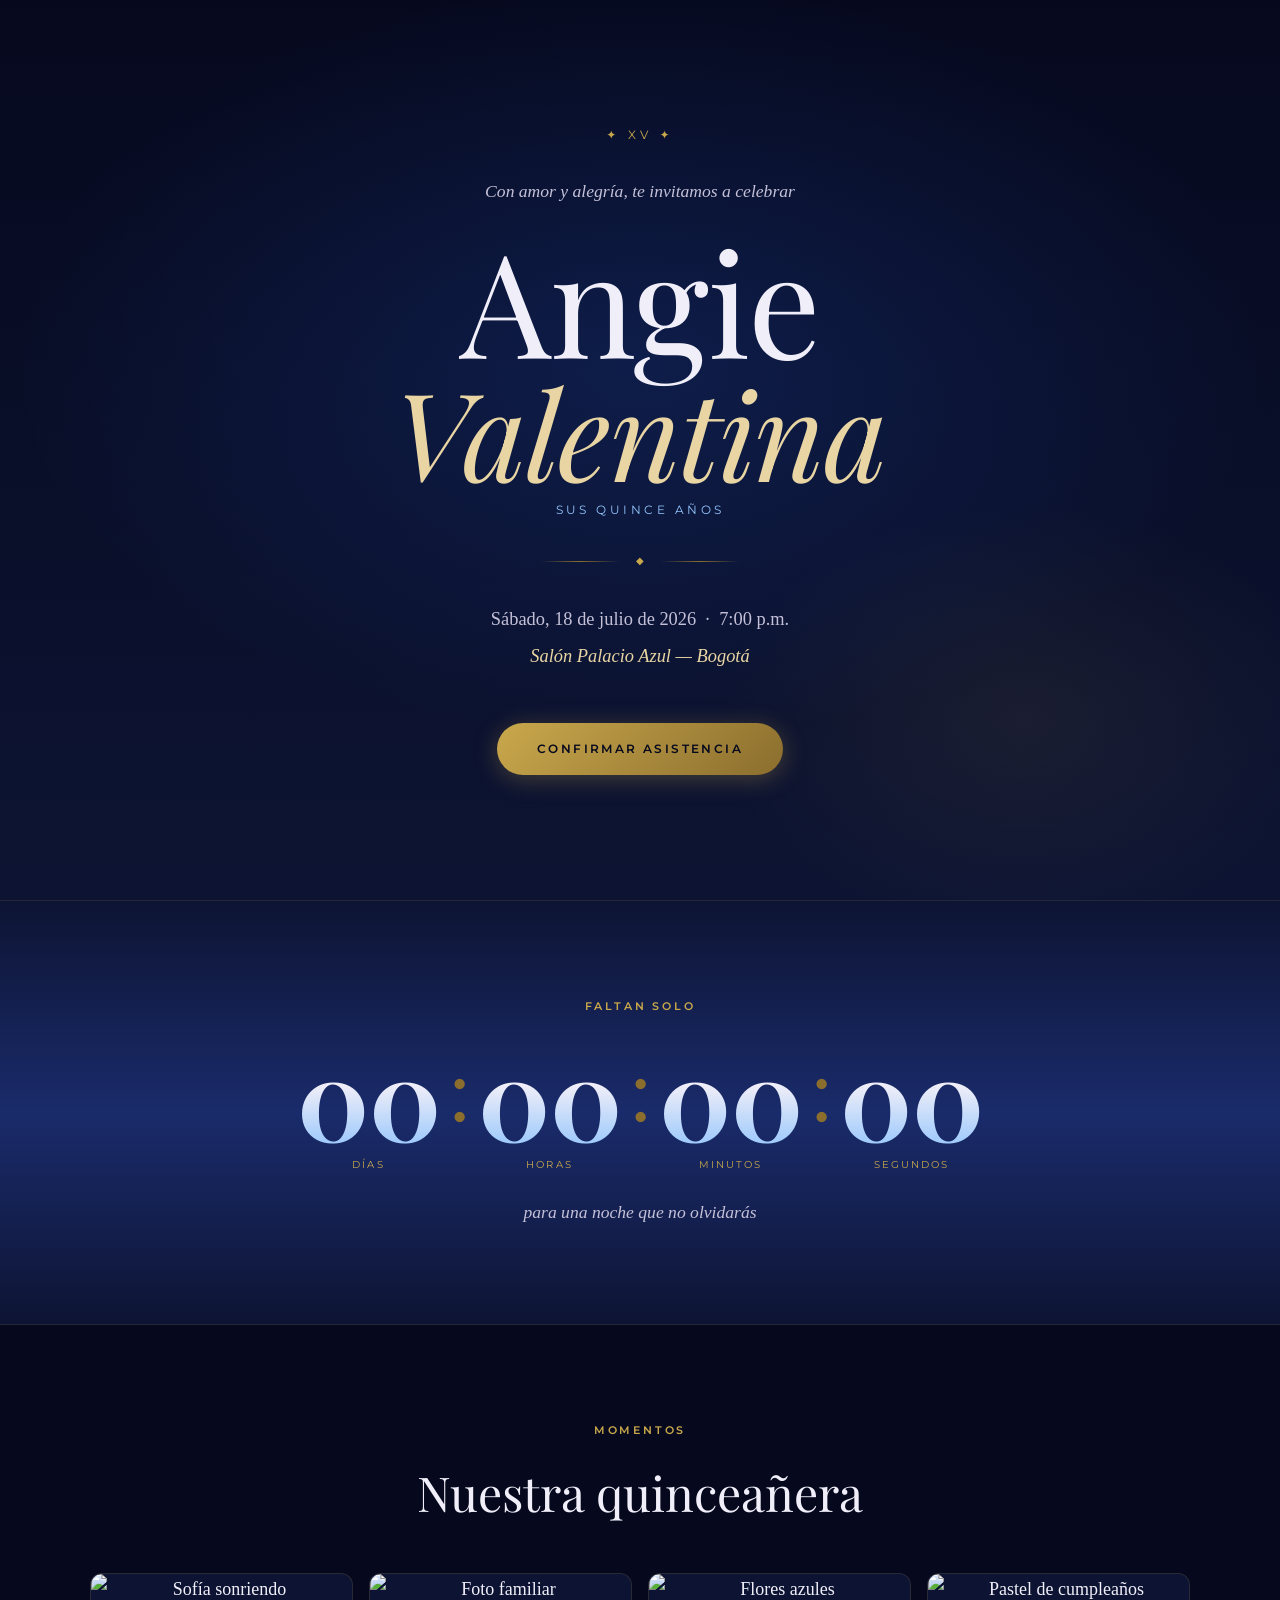
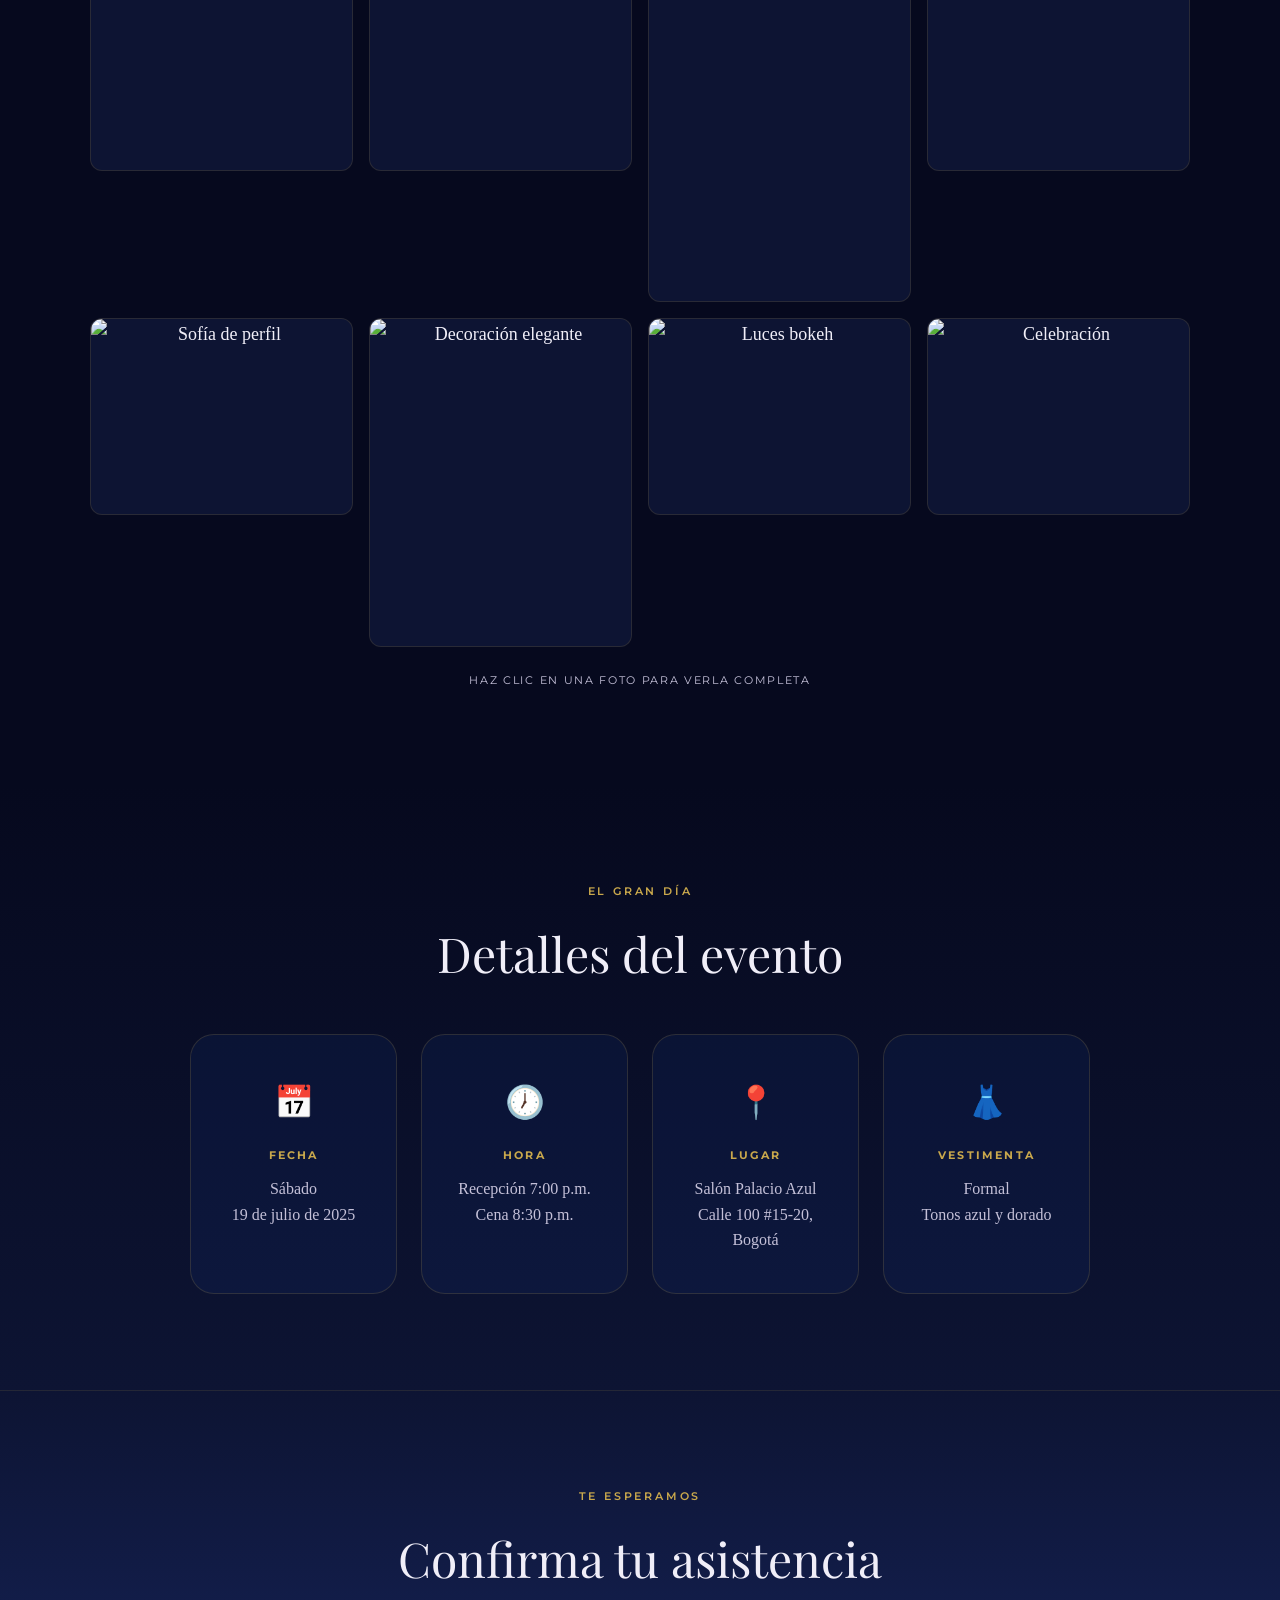
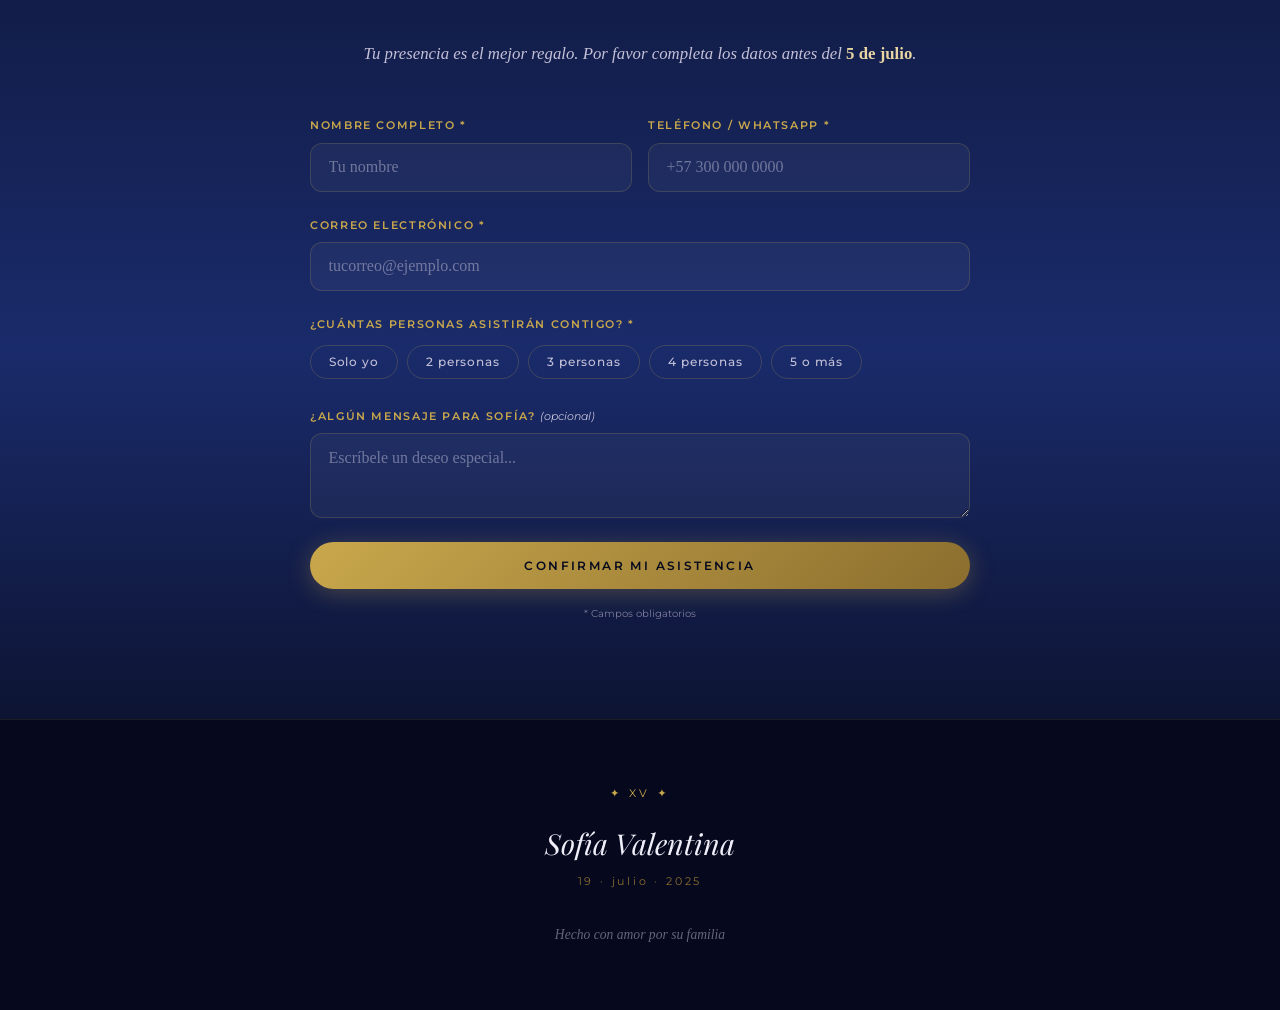
==== index.html @ dd26879c "Add files via upload" ====
<!DOCTYPE html>
<html lang="es">
<head>
  <meta charset="UTF-8" />
  <meta name="viewport" content="width=device-width, initial-scale=1.0" />
  <title>XV Años — Valentina</title>
  <link rel="preconnect" href="https://fonts.googleapis.com" />
  <link rel="preconnect" href="https://fonts.gstatic.com" crossorigin />
  <link href="https://fonts.googleapis.com/css2?family=Playfair+Display:ital,wght@0,400;0,700;1,400;1,600&family=Cormorant+Garant:ital,wght@0,300;0,400;1,300;1,400&family=Montserrat:wght@300;400;500;600&display=swap" rel="stylesheet" />
  <link rel="stylesheet" href="css/style.css" />
</head>
<body>

  <!-- ✦ Canvas de partículas ✦ -->
  <canvas id="starfield"></canvas>

  <!-- ===== HERO ===== -->
  <section class="hero" id="inicio">
    <div class="hero__crown">✦ XV ✦</div>
    <p class="hero__eyebrow">Con amor y alegría, te invitamos a celebrar</p>
    <h1 class="hero__name">Angie<br><em>Valentina</em></h1>
    <p class="hero__date-label">Sus quince años</p>
    <div class="hero__divider">
      <span></span><span class="hero__diamond">◆</span><span></span>
    </div>
    <p class="hero__event-info">
      Sábado, 18 de julio de 2026 &nbsp;·&nbsp; 7:00 p.m.<br>
      <span class="hero__venue">Salón Palacio Azul — Bogotá</span>
    </p>
    <a href="#confirmar" class="btn btn--primary">Confirmar asistencia</a>
  </section>

  <!-- ===== CUENTA REGRESIVA ===== -->
  <section class="countdown-section" id="cuenta">
    <p class="section-eyebrow">Faltan solo</p>
    <div class="countdown" id="countdown">
      <div class="countdown__unit">
        <span class="countdown__num" id="cd-days">--</span>
        <span class="countdown__label">Días</span>
      </div>
      <span class="countdown__sep">:</span>
      <div class="countdown__unit">
        <span class="countdown__num" id="cd-hours">--</span>
        <span class="countdown__label">Horas</span>
      </div>
      <span class="countdown__sep">:</span>
      <div class="countdown__unit">
        <span class="countdown__num" id="cd-minutes">--</span>
        <span class="countdown__label">Minutos</span>
      </div>
      <span class="countdown__sep">:</span>
      <div class="countdown__unit">
        <span class="countdown__num" id="cd-seconds">--</span>
        <span class="countdown__label">Segundos</span>
      </div>
    </div>
    <p class="countdown__subtitle">para una noche que no olvidarás</p>
  </section>

  <!-- ===== GALERÍA ===== -->
  <section class="gallery-section" id="galeria">
    <p class="section-eyebrow">Momentos</p>
    <h2 class="section-title">Nuestra quinceañera</h2>
    <div class="gallery" id="gallery">
      <!-- Las fotos se insertan desde gallery-data.js -->
    </div>
    <p class="gallery__hint">Haz clic en una foto para verla completa</p>

    <!-- Lightbox -->
    <div class="lightbox" id="lightbox" role="dialog" aria-modal="true" aria-label="Vista de foto">
      <button class="lightbox__close" id="lb-close" aria-label="Cerrar">✕</button>
      <button class="lightbox__nav lightbox__nav--prev" id="lb-prev" aria-label="Anterior">‹</button>
      <img class="lightbox__img" id="lb-img" src="" alt="" />
      <button class="lightbox__nav lightbox__nav--next" id="lb-next" aria-label="Siguiente">›</button>
    </div>
  </section>

  <!-- ===== DETALLES DEL EVENTO ===== -->
  <section class="details-section" id="detalles">
    <p class="section-eyebrow">El gran día</p>
    <h2 class="section-title">Detalles del evento</h2>
    <div class="details-grid">
      <div class="detail-card">
        <div class="detail-card__icon">📅</div>
        <h3>Fecha</h3>
        <p>Sábado<br>19 de julio de 2025</p>
      </div>
      <div class="detail-card">
        <div class="detail-card__icon">🕖</div>
        <h3>Hora</h3>
        <p>Recepción 7:00 p.m.<br>Cena 8:30 p.m.</p>
      </div>
      <div class="detail-card">
        <div class="detail-card__icon">📍</div>
        <h3>Lugar</h3>
        <p>Salón Palacio Azul<br>Calle 100 #15-20, Bogotá</p>
      </div>
      <div class="detail-card">
        <div class="detail-card__icon">👗</div>
        <h3>Vestimenta</h3>
        <p>Formal<br>Tonos azul y dorado</p>
      </div>
    </div>
  </section>

  <!-- ===== FORMULARIO RSVP ===== -->
  <section class="rsvp-section" id="confirmar">
    <div class="rsvp-inner">
      <p class="section-eyebrow">Te esperamos</p>
      <h2 class="section-title">Confirma tu asistencia</h2>
      <p class="rsvp-intro">
        Tu presencia es el mejor regalo. Por favor completa los datos antes del <strong>5 de julio</strong>.
      </p>

      <div id="rsvp-success" class="rsvp-success hidden">
        <div class="rsvp-success__icon">✦</div>
        <h3>¡Gracias, <span id="success-name"></span>!</h3>
        <p>Tu confirmación ha sido recibida. ¡Nos vemos en la fiesta!</p>
      </div>

      <form class="rsvp-form" id="rsvp-form" novalidate>
        <div class="form-row">
          <div class="form-group">
            <label for="f-name">Nombre completo <span aria-hidden="true">*</span></label>
            <input type="text" id="f-name" name="nombre" placeholder="Tu nombre" required />
          </div>
          <div class="form-group">
            <label for="f-phone">Teléfono / WhatsApp <span aria-hidden="true">*</span></label>
            <input type="tel" id="f-phone" name="telefono" placeholder="+57 300 000 0000" required />
          </div>
        </div>
        <div class="form-group">
          <label for="f-email">Correo electrónico <span aria-hidden="true">*</span></label>
          <input type="email" id="f-email" name="email" placeholder="tucorreo@ejemplo.com" required />
        </div>
        <div class="form-group">
          <label for="f-guests">¿Cuántas personas asistirán contigo? <span aria-hidden="true">*</span></label>
          <div class="guest-selector" id="guest-selector">
            <button type="button" class="guest-btn" data-val="1">Solo yo</button>
            <button type="button" class="guest-btn" data-val="2">2 personas</button>
            <button type="button" class="guest-btn" data-val="3">3 personas</button>
            <button type="button" class="guest-btn" data-val="4">4 personas</button>
            <button type="button" class="guest-btn" data-val="5+">5 o más</button>
          </div>
          <input type="hidden" id="f-guests" name="asistentes" required />
        </div>
        <div class="form-group">
          <label for="f-message">¿Algún mensaje para Sofía? <span class="optional">(opcional)</span></label>
          <textarea id="f-message" name="mensaje" rows="3" placeholder="Escríbele un deseo especial..."></textarea>
        </div>
        <button type="submit" class="btn btn--primary btn--full" id="rsvp-submit">
          <span class="btn-text">Confirmar mi asistencia</span>
          <span class="btn-loader hidden">Enviando…</span>
        </button>
        <p class="form-note">* Campos obligatorios</p>
      </form>
    </div>
  </section>

  <!-- ===== FOOTER ===== -->
  <footer class="site-footer">
    <div class="footer__crown">✦ XV ✦</div>
    <p class="footer__name">Sofía Valentina</p>
    <p class="footer__tagline">19 · julio · 2025</p>
    <p class="footer__love">Hecho con amor por su familia</p>
  </footer>

  <script src="js/starfield.js"></script>
  <script src="js/gallery-data.js"></script>
  <script src="js/app.js"></script>
</body>
</html>
---- css/style.css ----
/* ============================================================
   SOFÍA VALENTINA — XV AÑOS
   Palette: Deep Navy / Royal Blue / Champagne Gold / Pearl
   ============================================================ */

/* ── Tokens ── */
:root {
  --navy:       #06091E;
  --navy-mid:   #0D1433;
  --blue-deep:  #1A2B6B;
  --blue-royal: #2563EB;
  --blue-light: #60A5FA;
  --blue-mist:  #93C5FD;
  --gold:       #C9A84C;
  --gold-light: #E8D5A3;
  --gold-dim:   #8B6E2E;
  --pearl:      #F0EEF8;
  --pearl-dim:  #C4C0D8;
  --white:      #FFFFFF;

  --ff-display: 'Playfair Display', Georgia, serif;
  --ff-body:    'Cormorant Garant', Georgia, serif;
  --ff-utility: 'Montserrat', system-ui, sans-serif;

  --radius: 12px;
  --radius-lg: 24px;
  --transition: 0.35s cubic-bezier(0.4, 0, 0.2, 1);
}

/* ── Reset ── */
*, *::before, *::after { box-sizing: border-box; margin: 0; padding: 0; }
html { scroll-behavior: smooth; }
body {
  background: var(--navy);
  color: var(--pearl);
  font-family: var(--ff-body);
  font-size: 18px;
  line-height: 1.7;
  overflow-x: hidden;
}
img { max-width: 100%; display: block; }
button { cursor: pointer; border: none; background: none; }
a { color: inherit; }

/* ── Canvas ── */
#starfield {
  position: fixed;
  inset: 0;
  z-index: 0;
  pointer-events: none;
}

/* ── Sections base ── */
section {
  position: relative;
  z-index: 1;
}

/* ── Shared typography helpers ── */
.section-eyebrow {
  font-family: var(--ff-utility);
  font-size: 0.7rem;
  font-weight: 600;
  letter-spacing: 0.25em;
  text-transform: uppercase;
  color: var(--gold);
  margin-bottom: 0.75rem;
}

.section-title {
  font-family: var(--ff-display);
  font-size: clamp(2rem, 4vw, 3rem);
  font-weight: 400;
  color: var(--pearl);
  margin-bottom: 2.5rem;
}

/* ============================================================
   HERO
   ============================================================ */
.hero {
  min-height: 100svh;
  display: flex;
  flex-direction: column;
  align-items: center;
  justify-content: center;
  text-align: center;
  padding: 4rem 1.5rem;
  background:
    radial-gradient(ellipse 70% 60% at 50% 40%, rgba(37,99,235,0.18) 0%, transparent 70%),
    radial-gradient(ellipse 40% 40% at 80% 80%, rgba(201,168,76,0.08) 0%, transparent 60%),
    linear-gradient(180deg, var(--navy) 0%, var(--navy-mid) 100%);
}

.hero__crown {
  font-family: var(--ff-utility);
  font-size: 0.75rem;
  letter-spacing: 0.35em;
  color: var(--gold);
  margin-bottom: 2rem;
  animation: fadeDown 1s ease both;
}

.hero__eyebrow {
  font-family: var(--ff-body);
  font-size: clamp(0.95rem, 2vw, 1.1rem);
  font-style: italic;
  color: var(--pearl-dim);
  margin-bottom: 1.25rem;
  animation: fadeDown 1s 0.15s ease both;
}

.hero__name {
  font-family: var(--ff-display);
  font-size: clamp(3.5rem, 12vw, 9rem);
  font-weight: 400;
  line-height: 1.0;
  color: var(--pearl);
  letter-spacing: -0.01em;
  margin-bottom: 0.5rem;
  animation: fadeDown 1s 0.3s ease both;
}
.hero__name em {
  display: block;
  font-style: italic;
  color: var(--gold-light);
  font-size: 0.85em;
}

.hero__date-label {
  font-family: var(--ff-utility);
  font-size: 0.72rem;
  letter-spacing: 0.3em;
  text-transform: uppercase;
  color: var(--blue-mist);
  margin-bottom: 2rem;
  animation: fadeDown 1s 0.45s ease both;
}

.hero__divider {
  display: flex;
  align-items: center;
  gap: 1rem;
  margin-bottom: 2rem;
  animation: fadeIn 1s 0.6s ease both;
}
.hero__divider span:not(.hero__diamond) {
  display: block;
  width: 80px;
  height: 1px;
  background: linear-gradient(90deg, transparent, var(--gold-dim), transparent);
}
.hero__diamond { color: var(--gold); font-size: 0.6rem; }

.hero__event-info {
  font-family: var(--ff-body);
  font-size: clamp(1rem, 2.5vw, 1.15rem);
  line-height: 2;
  color: var(--pearl-dim);
  margin-bottom: 3rem;
  animation: fadeIn 1s 0.75s ease both;
}
.hero__venue {
  color: var(--gold-light);
  font-style: italic;
}

/* ============================================================
   BUTTONS
   ============================================================ */
.btn {
  display: inline-flex;
  align-items: center;
  justify-content: center;
  gap: 0.5rem;
  font-family: var(--ff-utility);
  font-size: 0.75rem;
  font-weight: 600;
  letter-spacing: 0.2em;
  text-transform: uppercase;
  text-decoration: none;
  padding: 1rem 2.5rem;
  border-radius: 100px;
  transition: var(--transition);
}
.btn--primary {
  background: linear-gradient(135deg, var(--gold) 0%, var(--gold-dim) 100%);
  color: var(--navy);
  box-shadow: 0 4px 24px rgba(201,168,76,0.3);
  animation: fadeIn 1s 0.9s ease both;
}
.btn--primary:hover {
  transform: translateY(-2px);
  box-shadow: 0 8px 32px rgba(201,168,76,0.45);
  filter: brightness(1.08);
}
.btn--full { width: 100%; }

/* ============================================================
   COUNTDOWN
   ============================================================ */
.countdown-section {
  padding: 6rem 1.5rem;
  text-align: center;
  background: linear-gradient(180deg, var(--navy-mid) 0%, var(--blue-deep) 50%, var(--navy-mid) 100%);
  border-top: 1px solid rgba(201,168,76,0.12);
  border-bottom: 1px solid rgba(201,168,76,0.12);
}

.countdown {
  display: flex;
  align-items: flex-start;
  justify-content: center;
  gap: 0.5rem;
  flex-wrap: wrap;
  margin: 1.5rem auto 1.5rem;
}

.countdown__unit {
  display: flex;
  flex-direction: column;
  align-items: center;
  min-width: 90px;
}

.countdown__num {
  font-family: var(--ff-display);
  font-size: clamp(3.5rem, 10vw, 7rem);
  font-weight: 700;
  color: var(--pearl);
  line-height: 1;
  background: linear-gradient(180deg, var(--pearl) 40%, var(--blue-mist) 100%);
  -webkit-background-clip: text;
  -webkit-text-fill-color: transparent;
  background-clip: text;
  display: block;
}

.countdown__label {
  font-family: var(--ff-utility);
  font-size: 0.65rem;
  letter-spacing: 0.2em;
  text-transform: uppercase;
  color: var(--gold);
  margin-top: 0.25rem;
}

.countdown__sep {
  font-family: var(--ff-display);
  font-size: clamp(2.5rem, 7vw, 5rem);
  color: var(--gold-dim);
  line-height: 1.1;
  margin-top: 0.25rem;
}

.countdown__subtitle {
  font-family: var(--ff-body);
  font-style: italic;
  font-size: 1.1rem;
  color: var(--pearl-dim);
  margin-top: 0.5rem;
}

/* ============================================================
   GALLERY
   ============================================================ */
.gallery-section {
  padding: 6rem 1.5rem;
  text-align: center;
  background: var(--navy);
}

.gallery {
  display: grid;
  grid-template-columns: repeat(auto-fill, minmax(240px, 1fr));
  gap: 1rem;
  max-width: 1100px;
  margin: 0 auto 1.5rem;
}

.gallery__item {
  position: relative;
  overflow: hidden;
  border-radius: var(--radius);
  cursor: pointer;
  border: 1px solid rgba(201,168,76,0.15);
  aspect-ratio: 4/3;
  background: var(--navy-mid);
}
.gallery__item:nth-child(3n) { aspect-ratio: 4/5; }

.gallery__item img {
  width: 100%;
  height: 100%;
  object-fit: cover;
  transition: transform 0.5s ease;
}
.gallery__item:hover img { transform: scale(1.07); }

.gallery__overlay {
  position: absolute;
  inset: 0;
  background: linear-gradient(180deg, transparent 50%, rgba(6,9,30,0.7) 100%);
  opacity: 0;
  transition: opacity 0.35s ease;
  display: flex;
  align-items: flex-end;
  padding: 1rem;
}
.gallery__item:hover .gallery__overlay { opacity: 1; }

.gallery__hint {
  font-family: var(--ff-utility);
  font-size: 0.7rem;
  letter-spacing: 0.15em;
  color: var(--pearl-dim);
  text-transform: uppercase;
}

/* Lightbox */
.lightbox {
  position: fixed;
  inset: 0;
  z-index: 1000;
  background: rgba(6,9,30,0.97);
  display: flex;
  align-items: center;
  justify-content: center;
  opacity: 0;
  pointer-events: none;
  transition: opacity 0.3s ease;
}
.lightbox.open { opacity: 1; pointer-events: all; }
.lightbox__img {
  max-width: 90vw;
  max-height: 85vh;
  border-radius: var(--radius);
  border: 1px solid rgba(201,168,76,0.2);
  object-fit: contain;
}
.lightbox__close {
  position: absolute;
  top: 1.5rem;
  right: 1.5rem;
  font-size: 1.5rem;
  color: var(--pearl-dim);
  transition: color 0.2s;
}
.lightbox__close:hover { color: var(--gold); }
.lightbox__nav {
  position: absolute;
  top: 50%;
  transform: translateY(-50%);
  font-size: 3rem;
  color: var(--pearl-dim);
  padding: 1rem;
  transition: color 0.2s;
}
.lightbox__nav:hover { color: var(--gold); }
.lightbox__nav--prev { left: 1rem; }
.lightbox__nav--next { right: 1rem; }

/* ============================================================
   DETAILS
   ============================================================ */
.details-section {
  padding: 6rem 1.5rem;
  text-align: center;
  background: linear-gradient(180deg, var(--navy) 0%, var(--navy-mid) 100%);
}

.details-grid {
  display: grid;
  grid-template-columns: repeat(auto-fit, minmax(200px, 1fr));
  gap: 1.5rem;
  max-width: 900px;
  margin: 0 auto;
}

.detail-card {
  background: rgba(37,99,235,0.07);
  border: 1px solid rgba(201,168,76,0.18);
  border-radius: var(--radius-lg);
  padding: 2.5rem 1.5rem;
  transition: transform 0.3s ease, box-shadow 0.3s ease;
}
.detail-card:hover {
  transform: translateY(-4px);
  box-shadow: 0 12px 40px rgba(37,99,235,0.15);
}
.detail-card__icon {
  font-size: 2rem;
  margin-bottom: 1rem;
}
.detail-card h3 {
  font-family: var(--ff-utility);
  font-size: 0.68rem;
  letter-spacing: 0.2em;
  text-transform: uppercase;
  color: var(--gold);
  margin-bottom: 0.75rem;
}
.detail-card p {
  font-family: var(--ff-body);
  font-size: 1rem;
  color: var(--pearl-dim);
  line-height: 1.6;
}

/* ============================================================
   RSVP
   ============================================================ */
.rsvp-section {
  padding: 6rem 1.5rem;
  background: linear-gradient(180deg, var(--navy-mid) 0%, var(--blue-deep) 60%, var(--navy-mid) 100%);
  border-top: 1px solid rgba(201,168,76,0.12);
}

.rsvp-inner {
  max-width: 660px;
  margin: 0 auto;
  text-align: center;
}

.rsvp-intro {
  font-size: 1.05rem;
  color: var(--pearl-dim);
  margin-bottom: 3rem;
  font-style: italic;
}
.rsvp-intro strong { color: var(--gold-light); font-style: normal; }

/* Form */
.rsvp-form {
  text-align: left;
}

.form-row {
  display: grid;
  grid-template-columns: 1fr 1fr;
  gap: 1rem;
}
@media (max-width: 560px) { .form-row { grid-template-columns: 1fr; } }

.form-group {
  display: flex;
  flex-direction: column;
  margin-bottom: 1.5rem;
}

.form-group label {
  font-family: var(--ff-utility);
  font-size: 0.68rem;
  font-weight: 600;
  letter-spacing: 0.15em;
  text-transform: uppercase;
  color: var(--gold);
  margin-bottom: 0.5rem;
}
.form-group label .optional {
  color: var(--pearl-dim);
  font-weight: 400;
  font-style: italic;
  text-transform: none;
  letter-spacing: 0;
}

.form-group input,
.form-group textarea {
  background: rgba(255,255,255,0.04);
  border: 1px solid rgba(201,168,76,0.2);
  border-radius: var(--radius);
  padding: 0.9rem 1.1rem;
  color: var(--pearl);
  font-family: var(--ff-body);
  font-size: 1rem;
  outline: none;
  transition: border-color 0.2s, background 0.2s;
  resize: vertical;
}
.form-group input::placeholder,
.form-group textarea::placeholder { color: var(--pearl-dim); opacity: 0.5; }
.form-group input:focus,
.form-group textarea:focus {
  border-color: var(--gold);
  background: rgba(201,168,76,0.06);
}
.form-group input.error { border-color: #E57373; }

/* Guest selector */
.guest-selector {
  display: flex;
  flex-wrap: wrap;
  gap: 0.6rem;
  margin-top: 0.25rem;
  margin-bottom: 0.25rem;
}

.guest-btn {
  font-family: var(--ff-utility);
  font-size: 0.72rem;
  font-weight: 500;
  letter-spacing: 0.08em;
  color: var(--pearl-dim);
  border: 1px solid rgba(201,168,76,0.22);
  border-radius: 100px;
  padding: 0.55rem 1.1rem;
  transition: var(--transition);
}
.guest-btn:hover {
  border-color: var(--gold);
  color: var(--gold);
}
.guest-btn.selected {
  background: linear-gradient(135deg, var(--gold) 0%, var(--gold-dim) 100%);
  color: var(--navy);
  border-color: transparent;
  font-weight: 600;
}

.form-note {
  font-family: var(--ff-utility);
  font-size: 0.65rem;
  color: var(--pearl-dim);
  text-align: center;
  margin-top: 1rem;
  opacity: 0.6;
}

/* RSVP Success */
.rsvp-success {
  text-align: center;
  padding: 3rem 2rem;
  border: 1px solid rgba(201,168,76,0.25);
  border-radius: var(--radius-lg);
  background: rgba(201,168,76,0.05);
  margin-bottom: 2rem;
}
.rsvp-success__icon {
  font-size: 2rem;
  color: var(--gold);
  margin-bottom: 1rem;
  animation: pulse 2s ease infinite;
}
.rsvp-success h3 {
  font-family: var(--ff-display);
  font-size: 2rem;
  color: var(--pearl);
  margin-bottom: 0.5rem;
}
.rsvp-success p {
  font-family: var(--ff-body);
  font-style: italic;
  color: var(--pearl-dim);
}

/* ============================================================
   FOOTER
   ============================================================ */
.site-footer {
  position: relative;
  z-index: 1;
  padding: 4rem 1.5rem;
  text-align: center;
  background: var(--navy);
  border-top: 1px solid rgba(201,168,76,0.12);
}
.footer__crown {
  font-family: var(--ff-utility);
  font-size: 0.7rem;
  letter-spacing: 0.3em;
  color: var(--gold);
  margin-bottom: 1rem;
}
.footer__name {
  font-family: var(--ff-display);
  font-size: 1.8rem;
  font-style: italic;
  color: var(--pearl);
  margin-bottom: 0.25rem;
}
.footer__tagline {
  font-family: var(--ff-utility);
  font-size: 0.7rem;
  letter-spacing: 0.25em;
  color: var(--gold-dim);
  margin-bottom: 2rem;
}
.footer__love {
  font-family: var(--ff-body);
  font-size: 0.85rem;
  font-style: italic;
  color: var(--pearl-dim);
  opacity: 0.5;
}

/* ============================================================
   HELPERS
   ============================================================ */
.hidden { display: none !important; }

/* ============================================================
   ANIMATIONS
   ============================================================ */
@keyframes fadeDown {
  from { opacity: 0; transform: translateY(-18px); }
  to   { opacity: 1; transform: translateY(0); }
}
@keyframes fadeIn {
  from { opacity: 0; }
  to   { opacity: 1; }
}
@keyframes pulse {
  0%, 100% { transform: scale(1); }
  50%       { transform: scale(1.15); }
}

/* ============================================================
   SCROLL REVEAL (via .reveal class)
   ============================================================ */
.reveal {
  opacity: 0;
  transform: translateY(28px);
  transition: opacity 0.7s ease, transform 0.7s ease;
}
.reveal.visible {
  opacity: 1;
  transform: translateY(0);
}

/* ============================================================
   RESPONSIVE
   ============================================================ */
@media (max-width: 600px) {
  .hero__name { font-size: clamp(3rem, 16vw, 5rem); }
  .countdown__unit { min-width: 70px; }
  .countdown__sep { font-size: 2.5rem; }
  .details-grid { grid-template-columns: 1fr 1fr; }
}
@media (prefers-reduced-motion: reduce) {
  *, *::before, *::after { animation: none !important; transition: none !important; }
}
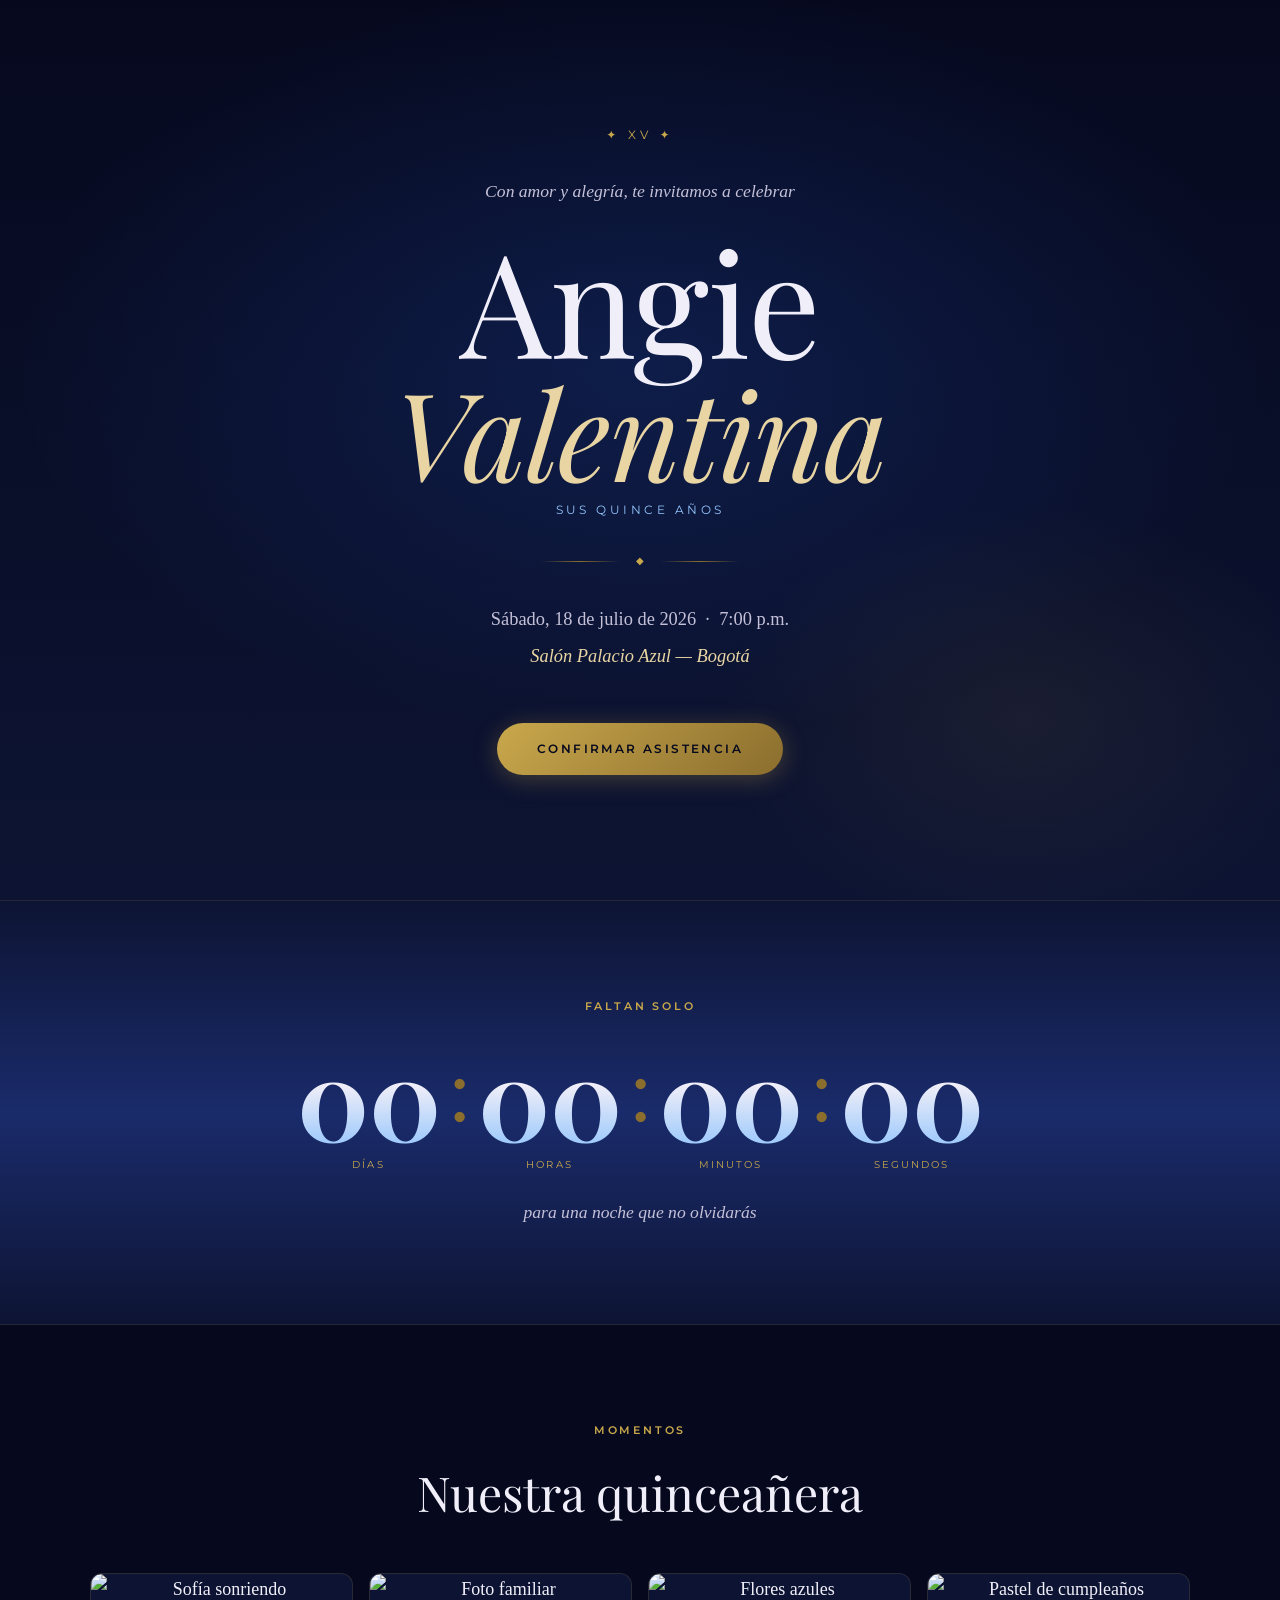
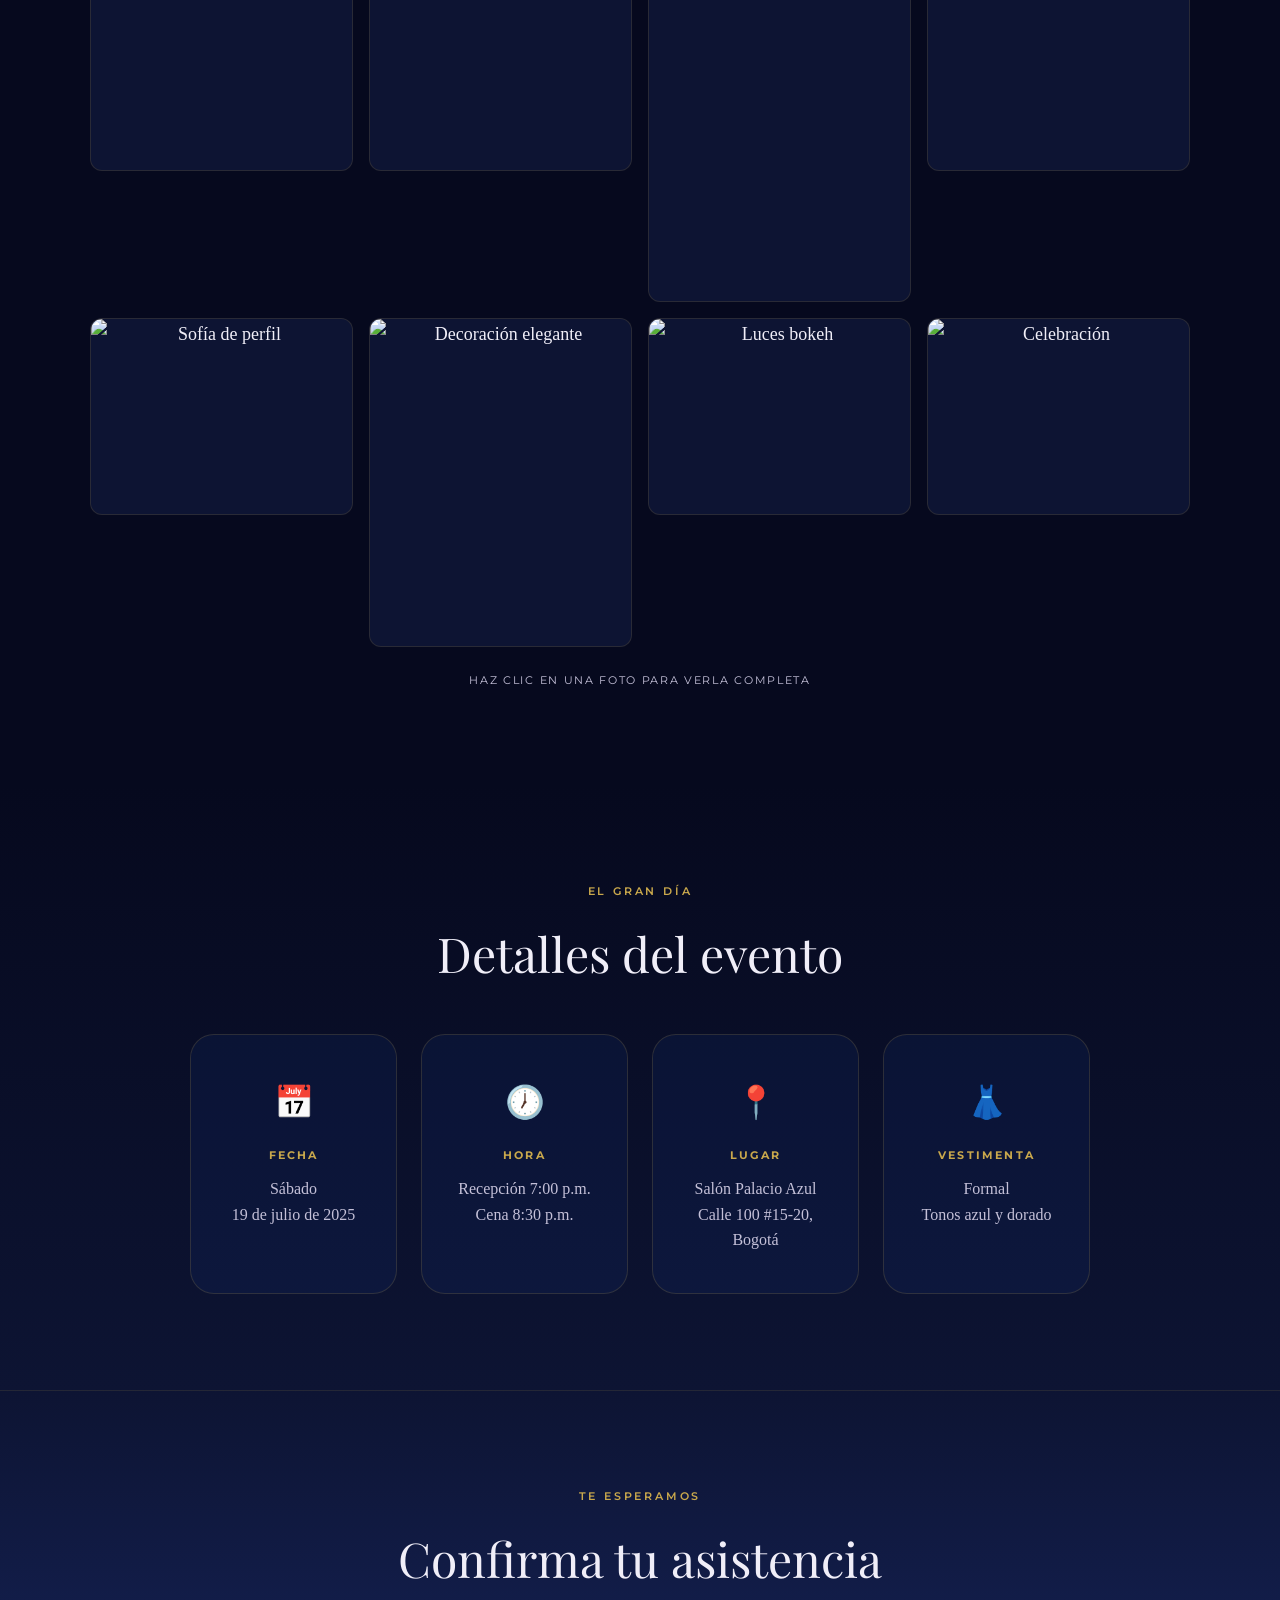
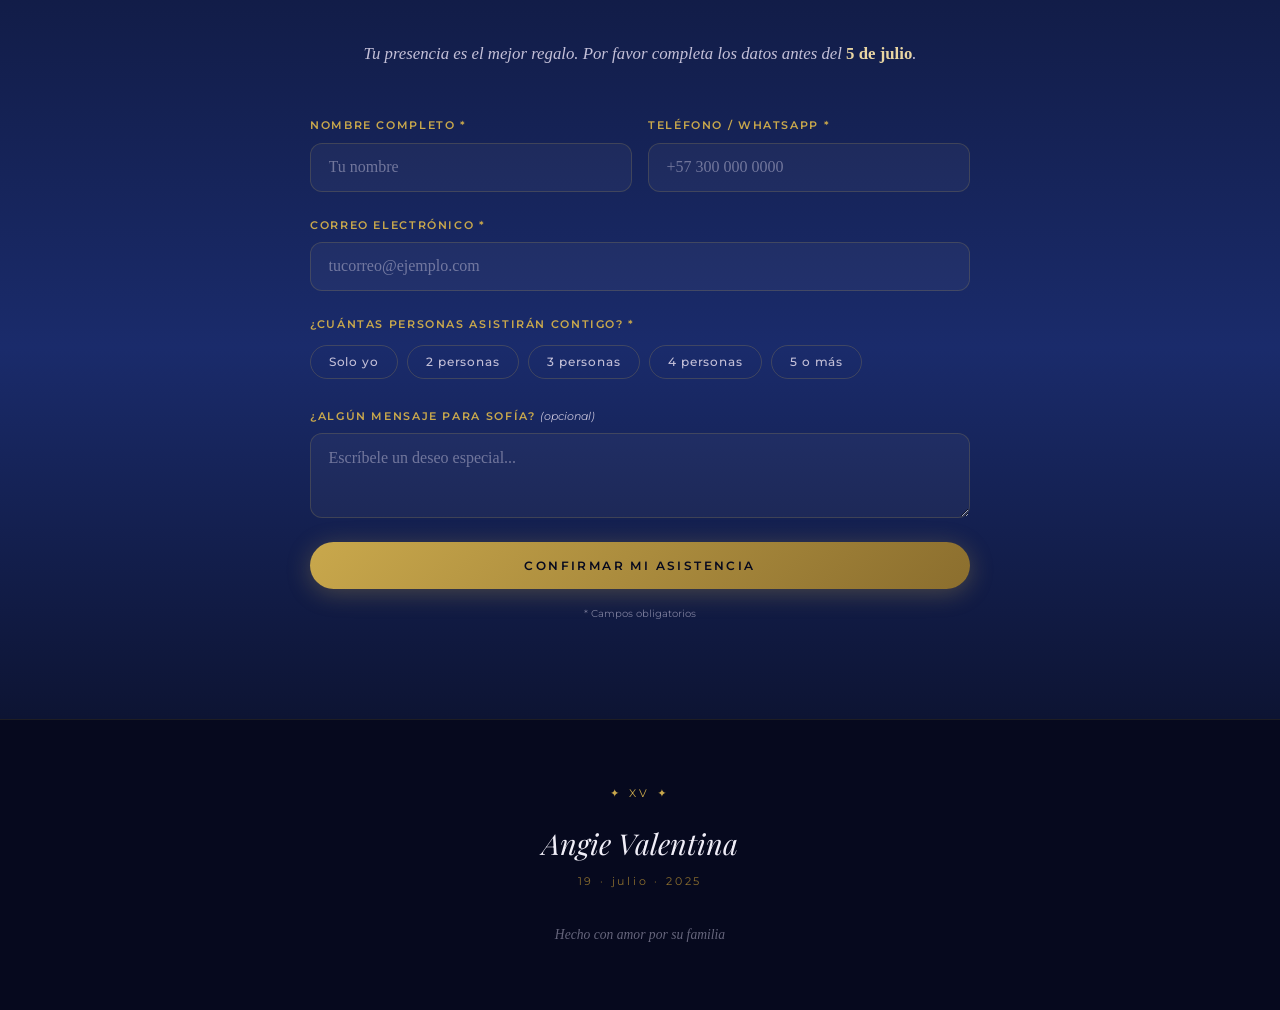
==== commit 5f40257e: "Update index.html" ====
--- a/index.html
+++ b/index.html
@@ -160,7 +160,7 @@
   <!-- ===== FOOTER ===== -->
   <footer class="site-footer">
     <div class="footer__crown">✦ XV ✦</div>
-    <p class="footer__name">Sofía Valentina</p>
+    <p class="footer__name">Angie Valentina</p>
     <p class="footer__tagline">19 · julio · 2025</p>
     <p class="footer__love">Hecho con amor por su familia</p>
   </footer>
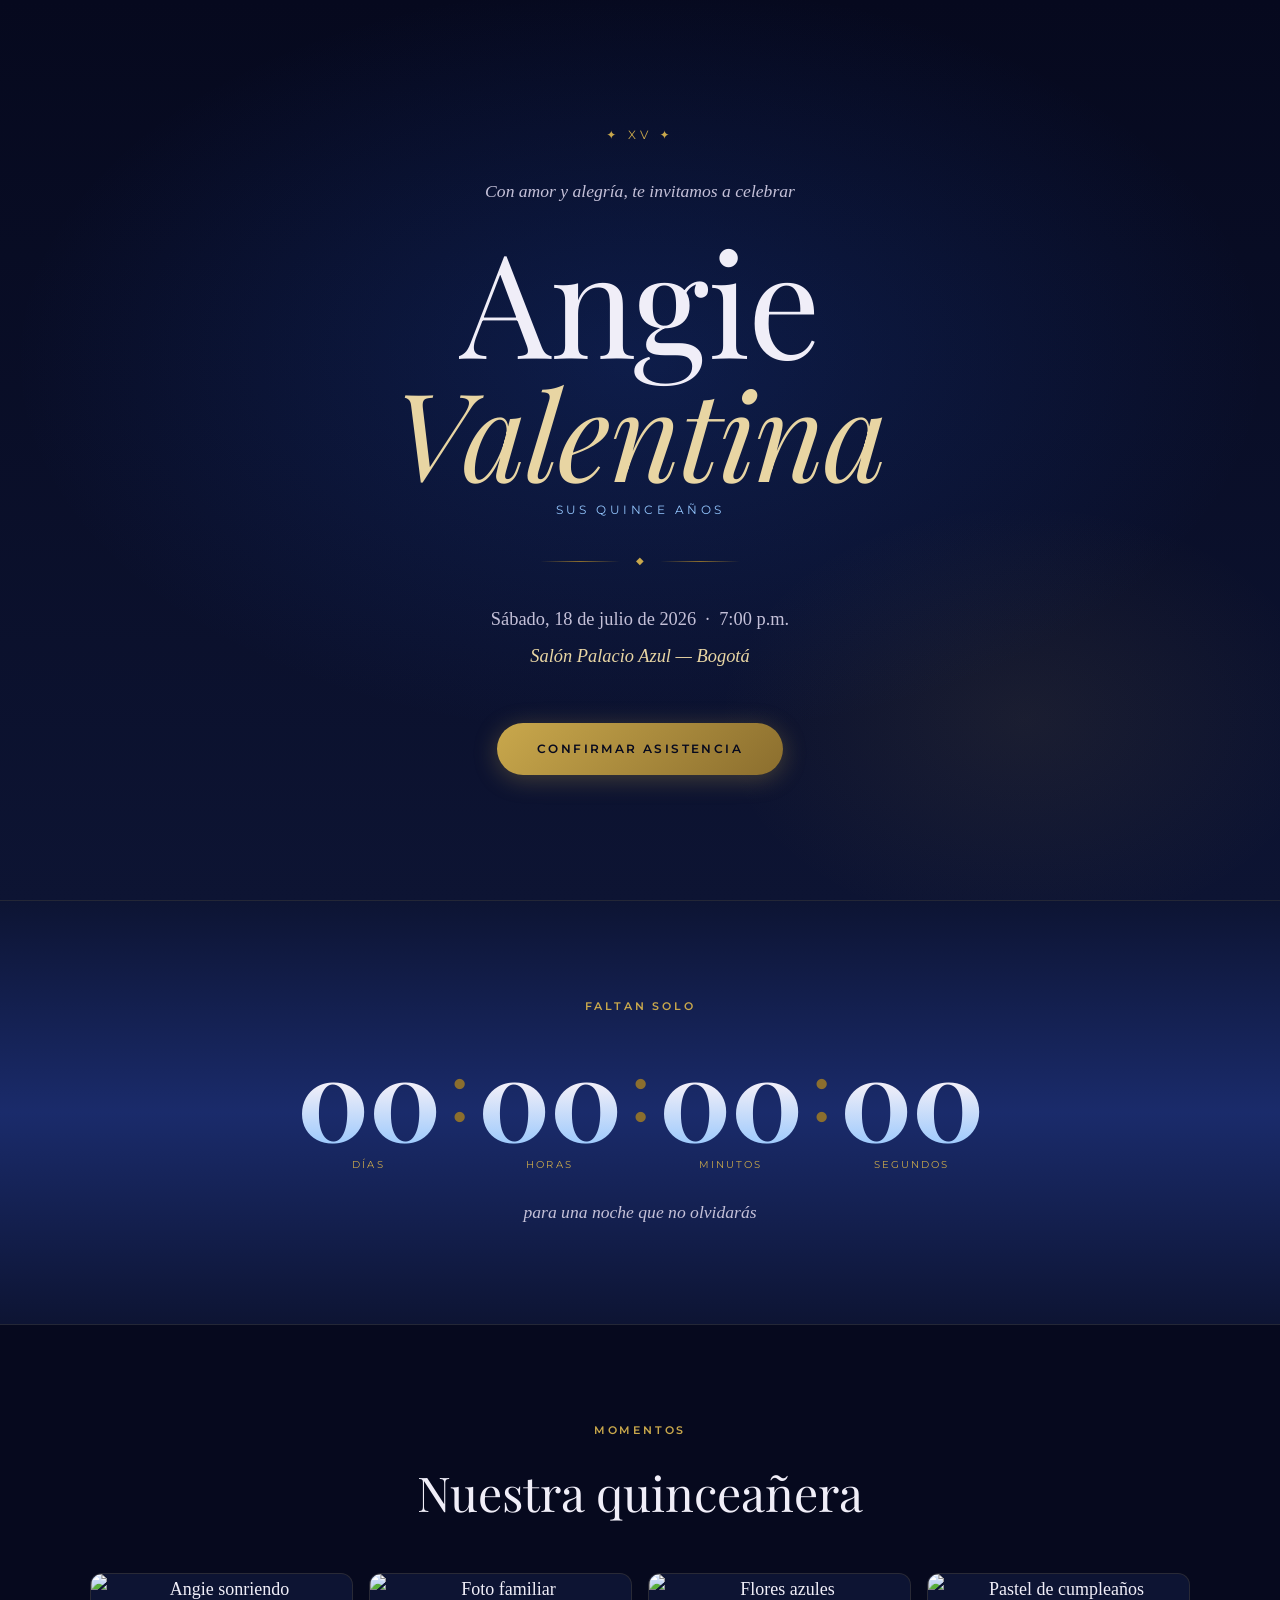
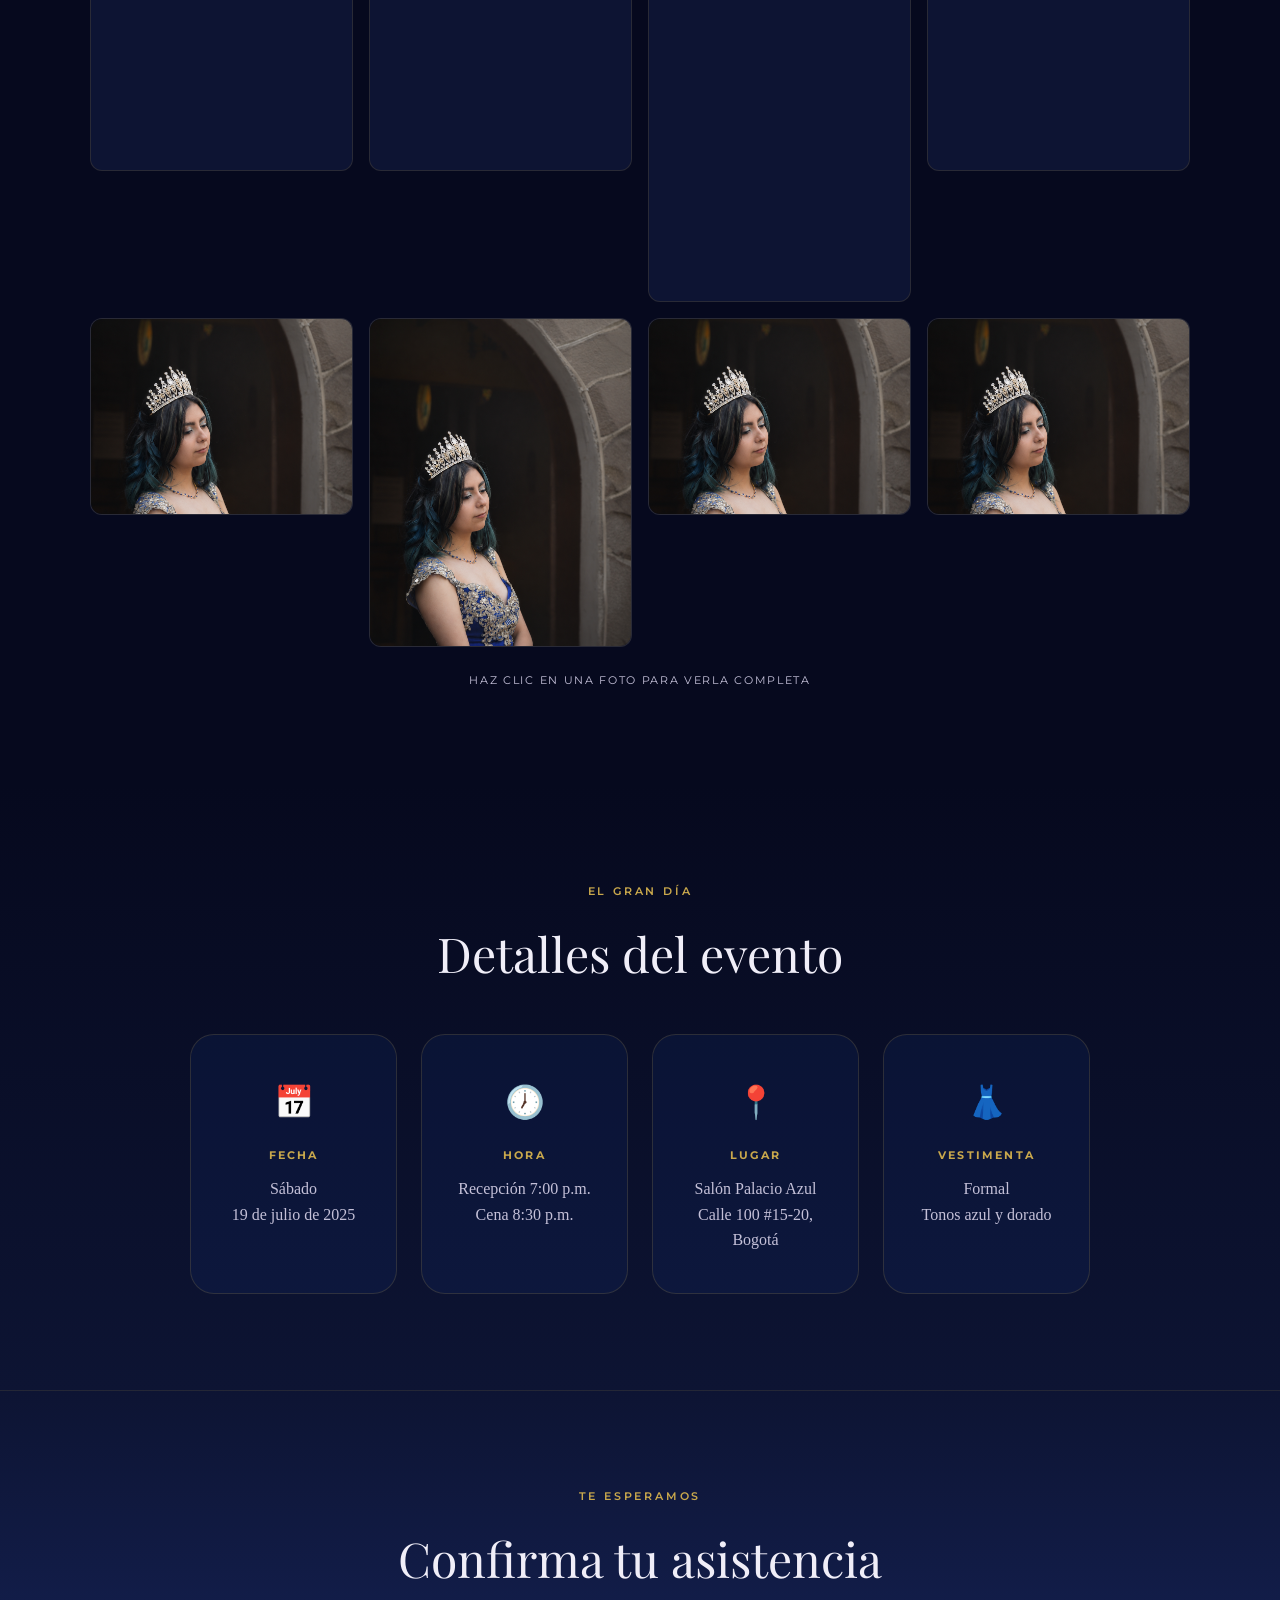
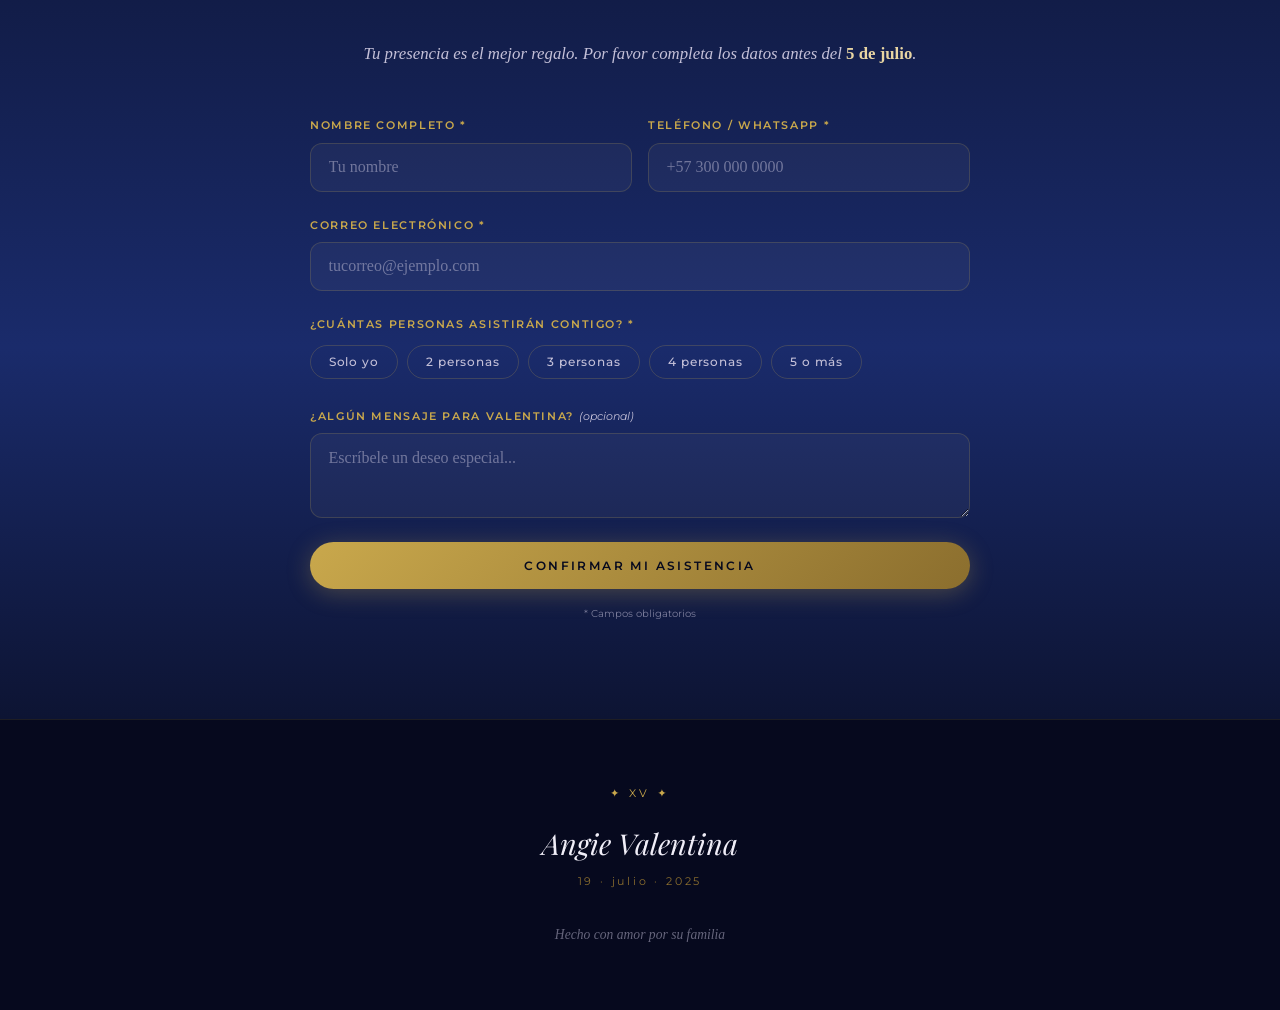
==== commit d7c58fb7: "Update index.html" ====
--- a/index.html
+++ b/index.html
@@ -145,7 +145,7 @@
           <input type="hidden" id="f-guests" name="asistentes" required />
         </div>
         <div class="form-group">
-          <label for="f-message">¿Algún mensaje para Sofía? <span class="optional">(opcional)</span></label>
+          <label for="f-message">¿Algún mensaje para Valentina? <span class="optional">(opcional)</span></label>
           <textarea id="f-message" name="mensaje" rows="3" placeholder="Escríbele un deseo especial..."></textarea>
         </div>
         <button type="submit" class="btn btn--primary btn--full" id="rsvp-submit">
